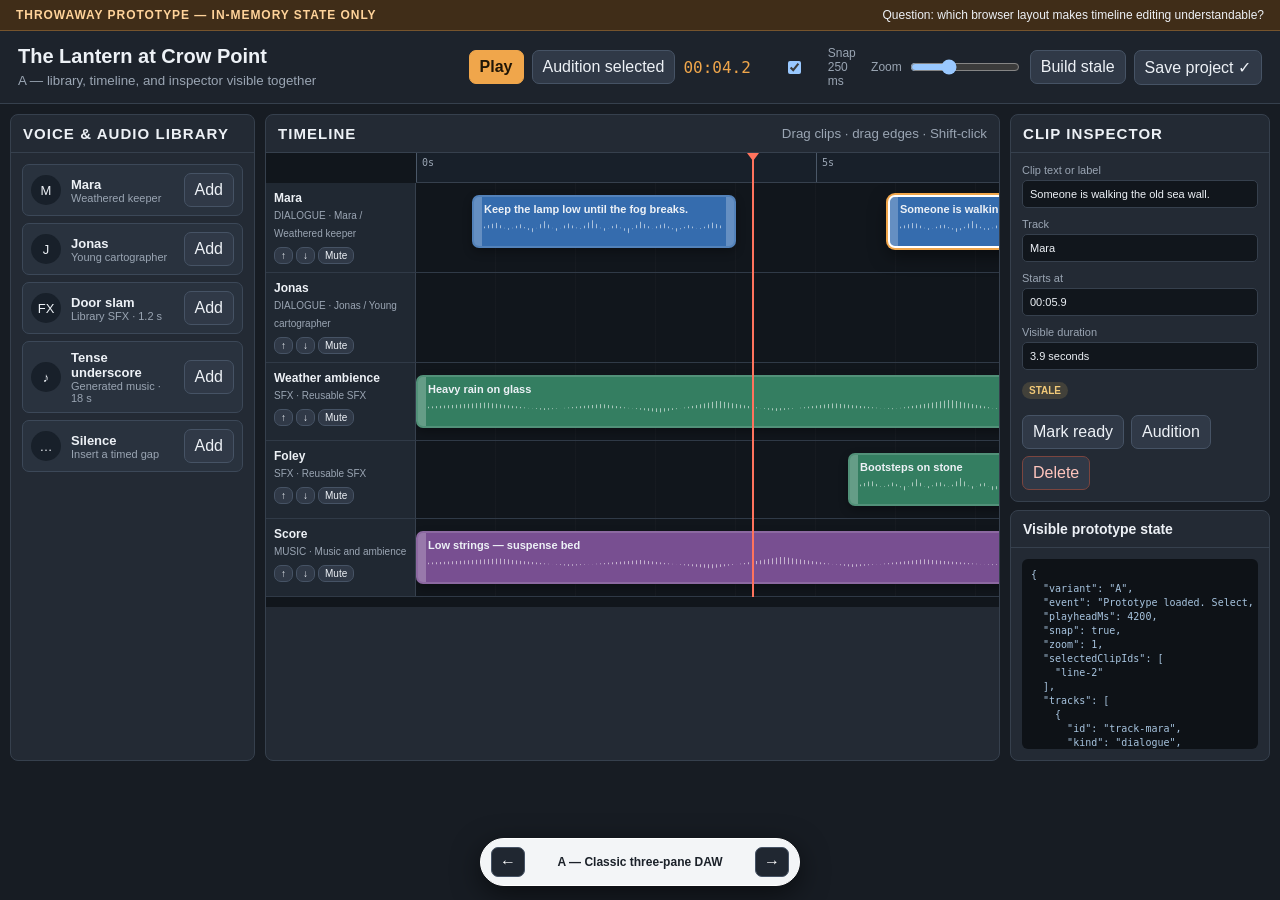
==== internal/demo/static/story-builder-prototype.html @ d0ce03f5 "Prototype Story Builder timeline layouts" ====
<!doctype html>
<html lang="en">
<head>
  <meta charset="utf-8">
  <meta name="viewport" content="width=device-width, initial-scale=1">
  <link rel="icon" href="data:,">
  <title>Story Builder timeline prototype</title>
  <style>
    /* PROTOTYPE: Three Story Builder layouts, switchable via ?variant=, on a throwaway standalone route. */
    :root {
      color-scheme: dark;
      --bg: #171c23;
      --panel: #232a34;
      --well: #11161c;
      --line: #36404d;
      --ink: #edf1f6;
      --muted: #9aa5b3;
      --accent: #f0a64b;
      --dialogue: #4f8edc;
      --sfx: #58b98b;
      --music: #af78d0;
      --silence: #717b87;
      --danger: #df6b5d;
      --ready: #64c985;
      --stale: #e7b95b;
      font-family: Bahnschrift, "Segoe UI", sans-serif;
    }
    * { box-sizing: border-box; }
    body { margin: 0; min-width: 960px; min-height: 100vh; background: var(--bg); color: var(--ink); }
    button, input { font: inherit; }
    button { color: var(--ink); background: #303947; border: 1px solid #465365; border-radius: 7px; padding: 7px 10px; cursor: pointer; }
    button:hover { border-color: var(--accent); }
    button.primary { background: var(--accent); color: #201607; border-color: var(--accent); font-weight: 700; }
    button.danger { color: #ffc5bd; border-color: #7b453f; }
    input { width: 100%; color: var(--ink); background: var(--well); border: 1px solid var(--line); border-radius: 5px; padding: 7px; }
    h1, h2, h3, p { margin-top: 0; }
    h1 { font-size: 20px; margin-bottom: 3px; }
    h2 { font-size: 15px; letter-spacing: .07em; text-transform: uppercase; }
    h3 { font-size: 14px; }
    small, .muted { color: var(--muted); }
    .prototype-banner { display: flex; align-items: center; justify-content: space-between; gap: 16px; padding: 8px 16px; background: #402d18; border-bottom: 1px solid #76542d; font-size: 12px; }
    .prototype-banner strong { color: #ffd39a; letter-spacing: .08em; }
    .app-header { display: flex; align-items: center; justify-content: space-between; gap: 18px; padding: 14px 18px; background: #1d232c; border-bottom: 1px solid var(--line); }
    .transport { display: flex; align-items: center; gap: 8px; flex-wrap: wrap; }
    .transport .time { min-width: 75px; font-family: "Cascadia Mono", Consolas, monospace; color: var(--accent); }
    .transport label { display: flex; align-items: center; gap: 6px; color: var(--muted); font-size: 12px; }
    .transport input[type="range"] { width: 110px; padding: 0; }
    .panel { background: var(--panel); border: 1px solid var(--line); border-radius: 8px; min-width: 0; }
    .panel-head { display: flex; align-items: center; justify-content: space-between; gap: 8px; padding: 10px 12px; border-bottom: 1px solid var(--line); }
    .panel-head h2, .panel-head h3 { margin: 0; }
    .panel-body { padding: 11px; }
    .asset-card { display: grid; grid-template-columns: 32px 1fr auto; align-items: center; gap: 8px; padding: 8px; margin-bottom: 7px; background: #29323e; border: 1px solid #3c4858; border-radius: 7px; }
    .asset-icon { display: grid; place-items: center; width: 30px; height: 30px; border-radius: 50%; background: #18202a; font-size: 13px; }
    .asset-card strong { display: block; font-size: 13px; }
    .asset-card small { display: block; font-size: 11px; }
    .stack { display: grid; gap: 8px; }
    .button-row { display: flex; gap: 7px; flex-wrap: wrap; }
    .timeline-shell { position: relative; background: var(--well); overflow: hidden; min-width: 0; }
    .timeline-scroll { overflow-x: auto; overflow-y: visible; padding-bottom: 10px; }
    .timeline-canvas { position: relative; min-width: 100%; }
    .ruler { position: sticky; top: 0; z-index: 5; height: 30px; margin-left: 150px; background: #18202a; border-bottom: 1px solid var(--line); }
    .tick { position: absolute; bottom: 0; height: 100%; border-left: 1px solid #4b5868; padding: 4px 0 0 5px; color: var(--muted); font: 10px "Cascadia Mono", monospace; }
    .track-row { display: grid; grid-template-columns: 150px 1fr; min-height: 78px; border-bottom: 1px solid #303a47; }
    .track-head { position: sticky; left: 0; z-index: 4; padding: 8px; background: #202832; border-right: 1px solid var(--line); }
    .track-head strong { display: block; font-size: 12px; }
    .track-head small { font-size: 10px; }
    .track-actions { display: flex; gap: 3px; margin-top: 6px; }
    .track-actions button { padding: 2px 6px; font-size: 10px; }
    .track-lane { position: relative; background-image: linear-gradient(to right, transparent calc(100% - 1px), rgba(255,255,255,.045) 100%); background-repeat: repeat-x; }
    .clip { position: absolute; top: 12px; height: 53px; min-width: 32px; border-radius: 7px; border: 2px solid rgba(255,255,255,.15); box-shadow: 0 4px 10px rgba(0,0,0,.3); overflow: hidden; user-select: none; touch-action: none; cursor: grab; }
    .clip[data-type="dialogue"] { background: #356cae; }
    .clip[data-type="sfx"] { background: #347e61; }
    .clip[data-type="music"] { background: #784f91; }
    .clip[data-type="silence"] { background: #4b545f; }
    .clip.is-selected { border-color: #fff; box-shadow: 0 0 0 2px var(--accent), 0 7px 18px rgba(0,0,0,.5); z-index: 3; }
    .clip.is-stale::after { content: "STALE"; position: absolute; top: 3px; right: 5px; color: #241b0a; background: var(--stale); border-radius: 4px; padding: 1px 4px; font-size: 8px; font-weight: 800; }
    .clip-label { padding: 6px 10px 0; white-space: nowrap; overflow: hidden; text-overflow: ellipsis; font-size: 11px; font-weight: 700; }
    .wave { height: 17px; margin: 4px 10px; opacity: .72; background: repeating-linear-gradient(90deg, rgba(255,255,255,.8) 0 1px, transparent 1px 4px); clip-path: polygon(0 45%,5% 20%,10% 65%,15% 30%,20% 80%,25% 10%,30% 70%,35% 25%,40% 60%,45% 5%,50% 70%,55% 30%,60% 85%,65% 15%,70% 55%,75% 25%,80% 75%,85% 35%,90% 60%,95% 20%,100% 45%,100% 55%,0 55%); }
    .trim-handle { position: absolute; top: 0; bottom: 0; width: 8px; background: rgba(255,255,255,.24); cursor: ew-resize; }
    .trim-handle.left { left: 0; }
    .trim-handle.right { right: 0; }
    .playhead { position: absolute; z-index: 6; top: 0; bottom: 0; width: 2px; margin-left: 150px; background: #ff735d; pointer-events: none; }
    .playhead::before { content: ""; position: absolute; top: 0; left: -5px; border-left: 6px solid transparent; border-right: 6px solid transparent; border-top: 8px solid #ff735d; }
    .inspector label { display: grid; gap: 4px; margin-bottom: 10px; font-size: 11px; color: var(--muted); }
    .status-chip { display: inline-block; padding: 3px 7px; border-radius: 999px; font-size: 10px; text-transform: uppercase; font-weight: 800; }
    .status-chip.ready { background: rgba(100,201,133,.16); color: #8ee6aa; }
    .status-chip.stale { background: rgba(231,185,91,.16); color: #f1c978; }
    .state-panel pre { max-height: 190px; margin: 0; overflow: auto; padding: 9px; background: #0e1217; border-radius: 6px; color: #a7c4df; font: 10px/1.4 "Cascadia Mono", Consolas, monospace; }
    .variant-a { display: grid; grid-template-columns: 245px minmax(560px, 1fr) 260px; gap: 10px; padding: 10px 10px 80px; }
    .variant-a .timeline-panel { min-width: 0; }
    .variant-b { padding: 10px 10px 80px; }
    .variant-b-top { display: grid; grid-template-columns: minmax(430px, 1fr) 280px; gap: 10px; margin-bottom: 10px; }
    .cue-table { width: 100%; border-collapse: collapse; font-size: 12px; }
    .cue-table th, .cue-table td { padding: 8px; border-bottom: 1px solid var(--line); text-align: left; }
    .cue-table tr.is-selected { background: rgba(240,166,75,.12); }
    .cue-table button { padding: 4px 7px; }
    .variant-b-bottom { display: grid; grid-template-columns: minmax(600px, 1fr) 280px; gap: 10px; }
    .variant-c { position: relative; padding: 10px 10px 180px; min-height: calc(100vh - 100px); }
    .variant-c .timeline-panel { min-height: 540px; }
    .variant-c .track-row { min-height: 100px; }
    .variant-c .clip { top: 20px; height: 62px; }
    .floating-inspector { position: absolute; top: 82px; right: 28px; z-index: 10; width: 270px; box-shadow: 0 14px 34px rgba(0,0,0,.6); }
    .asset-dock { position: fixed; z-index: 12; left: 20px; right: 20px; bottom: 66px; display: flex; gap: 8px; align-items: center; padding: 9px; background: rgba(28,35,44,.97); border: 1px solid #526074; border-radius: 12px; box-shadow: 0 12px 32px rgba(0,0,0,.6); }
    .asset-dock .asset-card { min-width: 210px; margin: 0; }
    .prototype-switcher { position: fixed; z-index: 100; left: 50%; bottom: 14px; transform: translateX(-50%); display: flex; align-items: center; gap: 10px; padding: 8px 10px; background: #f3f5f7; color: #1b2129; border: 1px solid #fff; border-radius: 999px; box-shadow: 0 8px 28px rgba(0,0,0,.55); }
    .prototype-switcher button { width: 34px; height: 30px; padding: 0; color: #fff; background: #202731; }
    .prototype-switcher strong { min-width: 210px; text-align: center; font-size: 12px; }
    .toast { position: fixed; z-index: 120; top: 54px; right: 14px; padding: 9px 12px; background: #162d22; border: 1px solid #438061; border-radius: 7px; opacity: 0; transform: translateY(-8px); transition: .16s; pointer-events: none; }
    .toast.show { opacity: 1; transform: translateY(0); }
  </style>
</head>
<body>
  <div class="prototype-banner">
    <strong>THROWAWAY PROTOTYPE — IN-MEMORY STATE ONLY</strong>
    <span>Question: which browser layout makes timeline editing understandable?</span>
  </div>
  <div id="app"></div>
  <div class="prototype-switcher" aria-label="Prototype variant switcher">
    <button id="variantPrevious" aria-label="Previous variant">←</button>
    <strong id="variantLabel"></strong>
    <button id="variantNext" aria-label="Next variant">→</button>
  </div>
  <div class="toast" id="toast"></div>

  <script>
    (() => {
      "use strict";

      const variants = [
        { key: "A", name: "Classic three-pane DAW" },
        { key: "B", name: "Script-first production desk" },
        { key: "C", name: "Timeline canvas with asset dock" }
      ];
      const state = {
        project: "The Lantern at Crow Point",
        durationMs: 30000,
        playheadMs: 4200,
        playing: false,
        snap: true,
        zoom: 1,
        selected: ["line-2"],
        tracks: [
          { id: "track-mara", kind: "dialogue", name: "Mara", binding: "Mara / Weathered keeper", muted: false, clips: [
            { id: "line-1", type: "dialogue", label: "Keep the lamp low until the fog breaks.", startMs: 700, durationMs: 3300, status: "ready" },
            { id: "line-2", type: "dialogue", label: "Someone is walking the old sea wall.", startMs: 5900, durationMs: 3900, status: "stale" }
          ]},
          { id: "track-jonas", kind: "dialogue", name: "Jonas", binding: "Jonas / Young cartographer", muted: false, clips: [
            { id: "line-3", type: "dialogue", label: "That path vanished twenty years ago.", startMs: 10100, durationMs: 3600, status: "ready" }
          ]},
          { id: "track-ambience", kind: "sfx", name: "Weather ambience", binding: "Reusable SFX", muted: false, clips: [
            { id: "sfx-1", type: "sfx", label: "Heavy rain on glass", startMs: 0, durationMs: 14800, status: "ready" }
          ]},
          { id: "track-foley", kind: "sfx", name: "Foley", binding: "Reusable SFX", muted: false, clips: [
            { id: "sfx-2", type: "sfx", label: "Bootsteps on stone", startMs: 5400, durationMs: 3100, status: "ready" }
          ]},
          { id: "track-music", kind: "music", name: "Score", binding: "Music and ambience", muted: false, clips: [
            { id: "music-1", type: "music", label: "Low strings — suspense bed", startMs: 0, durationMs: 18000, status: "ready" }
          ]}
        ],
        event: "Prototype loaded. Select, Shift-select, drag, or trim a clip."
      };
      let playTimer = null;
      let toastTimer = null;

      function variantFromURL() {
        const key = (new URLSearchParams(location.search).get("variant") || "A").toUpperCase();
        return variants.some(item => item.key === key) ? key : "A";
      }

      function setVariant(key) {
        const url = new URL(location.href);
        url.searchParams.set("variant", key);
        history.replaceState({}, "", url);
        render();
      }

      function cycleVariant(direction) {
        const index = variants.findIndex(item => item.key === variantFromURL());
        setVariant(variants[(index + direction + variants.length) % variants.length].key);
      }

      function allClips() {
        return state.tracks.flatMap(track => track.clips.map(clip => ({ track, clip })));
      }

      function selectedEntries() {
        return allClips().filter(entry => state.selected.includes(entry.clip.id));
      }

      function primarySelection() {
        return selectedEntries()[0] || null;
      }

      function formatTime(ms) {
        const seconds = Math.max(0, ms) / 1000;
        return `00:${seconds.toFixed(1).padStart(4, "0")}`;
      }

      function commit(message) {
        state.event = message;
        render();
        showToast(message);
      }

      function showToast(message) {
        const toast = document.getElementById("toast");
        toast.textContent = message;
        toast.classList.add("show");
        clearTimeout(toastTimer);
        toastTimer = setTimeout(() => toast.classList.remove("show"), 1600);
      }

      function transportHTML() {
        return `<div class="transport">
          <button class="primary" data-action="play">${state.playing ? "Pause" : "Play"}</button>
          <button data-action="audition">Audition selected</button>
          <span class="time">${formatTime(state.playheadMs)}</span>
          <label><input type="checkbox" data-action="snap" ${state.snap ? "checked" : ""}> Snap 250 ms</label>
          <label>Zoom <input type="range" min="0.6" max="1.8" step="0.2" value="${state.zoom}" data-action="zoom"></label>
          <button data-action="build-stale">Build stale</button>
          <button data-action="save">Save project ✓</button>
        </div>`;
      }

      function headerHTML(subtitle) {
        return `<header class="app-header">
          <div><h1>${state.project}</h1><small>${subtitle}</small></div>
          ${transportHTML()}
        </header>`;
      }

      function assetCardsHTML(compact = false) {
        const assets = [
          ["dialogue", "M", "Mara", "Weathered keeper"],
          ["dialogue", "J", "Jonas", "Young cartographer"],
          ["sfx", "FX", "Door slam", "Library SFX · 1.2 s"],
          ["music", "♪", "Tense underscore", "Generated music · 18 s"],
          ["silence", "…", "Silence", "Insert a timed gap"]
        ];
        return assets.map(asset => `<div class="asset-card">
          <span class="asset-icon">${asset[1]}</span>
          <span><strong>${asset[2]}</strong><small>${asset[3]}</small></span>
          <button data-add="${asset[0]}" aria-label="Add ${asset[2]}">${compact ? "+" : "Add"}</button>
        </div>`).join("");
      }

      function rulerHTML(scale) {
        let html = "";
        for (let second = 0; second <= 30; second += 5) {
          html += `<span class="tick" style="left:${second * 1000 * scale}px">${second}s</span>`;
        }
        return html;
      }

      function trackRowsHTML(scale) {
        return state.tracks.map((track, trackIndex) => {
          const clips = track.clips.map(clip => `<div class="clip ${state.selected.includes(clip.id) ? "is-selected" : ""} ${clip.status === "stale" ? "is-stale" : ""}" data-clip="${clip.id}" data-type="${clip.type}" style="left:${clip.startMs * scale}px;width:${clip.durationMs * scale}px" title="Drag to move; drag either edge to trim">
              <span class="trim-handle left" data-trim="left"></span>
              <div class="clip-label">${escapeHTML(clip.label)}</div>
              <div class="wave"></div>
              <span class="trim-handle right" data-trim="right"></span>
            </div>`).join("");
          return `<div class="track-row" data-track="${track.id}">
            <div class="track-head"><strong>${escapeHTML(track.name)}</strong><small>${track.kind.toUpperCase()} · ${escapeHTML(track.binding)}</small>
              <div class="track-actions"><button data-track-up="${track.id}" ${trackIndex === 0 ? "disabled" : ""}>↑</button><button data-track-down="${track.id}" ${trackIndex === state.tracks.length - 1 ? "disabled" : ""}>↓</button><button data-track-mute="${track.id}">${track.muted ? "Unmute" : "Mute"}</button></div>
            </div>
            <div class="track-lane" style="min-width:${state.durationMs * scale}px;background-size:${1000 * scale}px 100%">${clips}</div>
          </div>`;
        }).join("");
      }

      function timelineHTML() {
        const scale = .08 * state.zoom;
        return `<div class="timeline-shell"><div class="timeline-scroll"><div class="timeline-canvas" style="width:${state.durationMs * scale + 150}px">
          <div class="ruler">${rulerHTML(scale)}</div>
          ${trackRowsHTML(scale)}
          <div class="playhead" style="left:${state.playheadMs * scale}px"></div>
        </div></div></div>`;
      }

      function inspectorHTML() {
        const entry = primarySelection();
        if (!entry) return `<div class="panel-body inspector"><p class="muted">Select a clip to edit it. Shift-click selects more than one.</p></div>`;
        const clip = entry.clip;
        return `<div class="panel-body inspector">
          <label>Clip text or label<input data-field="label" value="${escapeAttribute(clip.label)}"></label>
          <label>Track<input value="${escapeAttribute(entry.track.name)}" readonly></label>
          <label>Starts at<input value="${formatTime(clip.startMs)}" readonly></label>
          <label>Visible duration<input value="${(clip.durationMs / 1000).toFixed(1)} seconds" readonly></label>
          <p><span class="status-chip ${clip.status}">${clip.status}</span> ${state.selected.length > 1 ? `<small>${state.selected.length} clips selected</small>` : ""}</p>
          <div class="button-row"><button data-action="toggle-stale">${clip.status === "stale" ? "Mark ready" : "Mark stale"}</button><button data-action="audition">Audition</button><button class="danger" data-action="delete">Delete</button></div>
        </div>`;
      }

      function stateHTML() {
        const visibleState = {
          variant: variantFromURL(),
          event: state.event,
          playheadMs: Math.round(state.playheadMs),
          snap: state.snap,
          zoom: state.zoom,
          selectedClipIds: state.selected,
          tracks: state.tracks.map(track => ({ id: track.id, kind: track.kind, characterVoice: track.kind === "dialogue" ? track.binding : undefined, clips: track.clips.map(clip => ({ id: clip.id, type: clip.type, startMs: clip.startMs, durationMs: clip.durationMs, status: clip.status })) }))
        };
        return `<div class="panel state-panel"><div class="panel-head"><h3>Visible prototype state</h3></div><div class="panel-body"><pre>${escapeHTML(JSON.stringify(visibleState, null, 2))}</pre></div></div>`;
      }

      function variantAHTML() {
        return `${headerHTML("A — library, timeline, and inspector visible together")}
          <main class="variant-a">
            <section class="panel"><div class="panel-head"><h2>Voice & audio library</h2></div><div class="panel-body">${assetCardsHTML()}</div></section>
            <section class="panel timeline-panel"><div class="panel-head"><h2>Timeline</h2><small>Drag clips · drag edges · Shift-click</small></div>${timelineHTML()}</section>
            <aside class="stack"><section class="panel"><div class="panel-head"><h2>Clip inspector</h2></div>${inspectorHTML()}</section>${stateHTML()}</aside>
          </main>`;
      }

      function cueRowsHTML() {
        return allClips().filter(entry => entry.clip.type === "dialogue").map(entry => `<tr class="${state.selected.includes(entry.clip.id) ? "is-selected" : ""}">
          <td><button data-select="${entry.clip.id}">${state.selected.includes(entry.clip.id) ? "●" : "○"}</button></td>
          <td><strong>${escapeHTML(entry.track.name)}</strong><br><small>${escapeHTML(entry.track.binding)}</small></td>
          <td>${escapeHTML(entry.clip.label)}</td>
          <td><span class="status-chip ${entry.clip.status}">${entry.clip.status}</span></td>
          <td>${formatTime(entry.clip.startMs)}</td>
        </tr>`).join("");
      }

      function variantBHTML() {
        return `${headerHTML("B — write and build dialogue first; timing stays directly below")}
          <main class="variant-b">
            <div class="variant-b-top">
              <section class="panel"><div class="panel-head"><h2>Dialogue cues</h2><button data-add="dialogue">New line</button></div><div class="panel-body"><table class="cue-table"><thead><tr><th></th><th>Character</th><th>Line</th><th>Audio</th><th>Start</th></tr></thead><tbody>${cueRowsHTML()}</tbody></table></div></section>
              <aside class="stack"><section class="panel"><div class="panel-head"><h2>Production assets</h2></div><div class="panel-body">${assetCardsHTML(true)}</div></section>${stateHTML()}</aside>
            </div>
            <div class="variant-b-bottom">
              <section class="panel"><div class="panel-head"><h2>Timing and mix</h2><small>Dialogue selection is shared with the cue table</small></div>${timelineHTML()}</section>
              <section class="panel"><div class="panel-head"><h2>Selected cue</h2></div>${inspectorHTML()}</section>
            </div>
          </main>`;
      }

      function variantCHTML() {
        return `${headerHTML("C — the timeline dominates; tools appear where the work happens")}
          <main class="variant-c">
            <section class="panel timeline-panel"><div class="panel-head"><h2>Story canvas</h2><small>All tracks at maximum width</small></div>${timelineHTML()}</section>
            <aside class="panel floating-inspector"><div class="panel-head"><h2>Selection</h2></div>${inspectorHTML()}<div class="panel-body">${stateHTML()}</div></aside>
            <div class="asset-dock"><strong>Drop-in assets</strong>${assetCardsHTML(true)}</div>
          </main>`;
      }

      function escapeHTML(value) {
        return String(value).replace(/[&<>"']/g, character => ({ "&": "&amp;", "<": "&lt;", ">": "&gt;", '"': "&quot;", "'": "&#039;" })[character]);
      }

      function escapeAttribute(value) { return escapeHTML(value); }

      function snap(value) { return state.snap ? Math.round(value / 250) * 250 : Math.round(value); }

      function addClip(type) {
        const id = `new-${type}-${Date.now()}`;
        const labels = { dialogue: "New spoken line", sfx: "Door slam", music: "Tense underscore", silence: "Silence" };
        const durationMs = type === "music" ? 7000 : type === "silence" ? 1500 : 2400;
        const trackKind = type === "silence" ? "dialogue" : type;
        const candidates = state.tracks.filter(item => item.kind === trackKind);
        const placements = candidates.map(track => ({ track, startMs: firstOpenStart(track, state.playheadMs, durationMs) }));
        placements.sort((left, right) => left.startMs - right.startMs);
        const placement = placements[0] || { track: state.tracks[0], startMs: state.playheadMs };
        const start = Math.max(0, Math.min(state.durationMs - durationMs, placement.startMs));
        placement.track.clips.push({ id, type, label: labels[type], startMs: start, durationMs, status: type === "dialogue" ? "stale" : "ready" });
        state.selected = [id];
        commit(`${labels[type]} added at ${formatTime(start)}.`);
      }

      function firstOpenStart(track, proposedStart, durationMs) {
        let candidate = snap(proposedStart);
        const clips = [...track.clips].sort((left, right) => left.startMs - right.startMs);
        clips.forEach(clip => {
          const overlaps = candidate < clip.startMs + clip.durationMs && candidate + durationMs > clip.startMs;
          if (overlaps) candidate = snap(clip.startMs + clip.durationMs + 250);
        });
        return candidate;
      }

      function deleteSelected() {
        if (!state.selected.length) return;
        const removed = state.selected.length;
        state.tracks.forEach(track => { track.clips = track.clips.filter(clip => !state.selected.includes(clip.id)); });
        state.selected = [];
        commit(`${removed} selected clip${removed === 1 ? "" : "s"} removed from the in-memory prototype.`);
      }

      function moveTrack(id, direction) {
        const index = state.tracks.findIndex(track => track.id === id);
        const target = index + direction;
        if (index < 0 || target < 0 || target >= state.tracks.length) return;
        const [track] = state.tracks.splice(index, 1);
        state.tracks.splice(target, 0, track);
        commit(`${track.name} moved ${direction < 0 ? "up" : "down"}.`);
      }

      function wirePointerEditing() {
        document.querySelectorAll(".clip").forEach(element => {
          element.addEventListener("pointerdown", event => {
            const entry = allClips().find(item => item.clip.id === element.dataset.clip);
            if (!entry) return;
            const trimSide = event.target.dataset.trim || "move";
            if (!event.shiftKey && !state.selected.includes(entry.clip.id)) state.selected = [entry.clip.id];
            if (event.shiftKey) state.selected = state.selected.includes(entry.clip.id) ? state.selected.filter(id => id !== entry.clip.id) : [...state.selected, entry.clip.id];
            const startX = event.clientX;
            const originalStart = entry.clip.startMs;
            const originalDuration = entry.clip.durationMs;
            element.setPointerCapture(event.pointerId);
            const move = moveEvent => {
              const scale = .08 * state.zoom;
              const delta = snap((moveEvent.clientX - startX) / scale);
              if (trimSide === "move") entry.clip.startMs = Math.max(0, Math.min(state.durationMs - entry.clip.durationMs, snap(originalStart + delta)));
              if (trimSide === "left") {
                const proposedStart = Math.max(0, snap(originalStart + delta));
                const end = originalStart + originalDuration;
                entry.clip.startMs = Math.min(end - 500, proposedStart);
                entry.clip.durationMs = end - entry.clip.startMs;
              }
              if (trimSide === "right") entry.clip.durationMs = Math.max(500, Math.min(state.durationMs - originalStart, snap(originalDuration + delta)));
              element.style.left = `${entry.clip.startMs * scale}px`;
              element.style.width = `${entry.clip.durationMs * scale}px`;
            };
            const up = () => {
              element.removeEventListener("pointermove", move);
              element.removeEventListener("pointerup", up);
              element.removeEventListener("pointercancel", up);
              const collides = entry.track.clips.some(clip => clip.id !== entry.clip.id && entry.clip.startMs < clip.startMs + clip.durationMs && entry.clip.startMs + entry.clip.durationMs > clip.startMs);
              if (collides) {
                entry.clip.startMs = originalStart;
                entry.clip.durationMs = originalDuration;
                commit(`${entry.clip.label} returned to its previous position because clips cannot overlap within one track.`);
                return;
              }
              commit(`${entry.clip.label} ${trimSide === "move" ? "moved" : "trimmed"}: ${formatTime(entry.clip.startMs)}, ${(entry.clip.durationMs / 1000).toFixed(2)} s.`);
            };
            element.addEventListener("pointermove", move);
            element.addEventListener("pointerup", up);
            element.addEventListener("pointercancel", up);
          });
        });
      }

      function wireActions() {
        document.querySelectorAll("[data-add]").forEach(button => button.addEventListener("click", () => addClip(button.dataset.add)));
        document.querySelectorAll("[data-select]").forEach(button => button.addEventListener("click", event => {
          state.selected = event.shiftKey && state.selected.includes(button.dataset.select) ? state.selected.filter(id => id !== button.dataset.select) : event.shiftKey ? [...state.selected, button.dataset.select] : [button.dataset.select];
          commit("Cue selection changed.");
        }));
        document.querySelectorAll("[data-track-up]").forEach(button => button.addEventListener("click", () => moveTrack(button.dataset.trackUp, -1)));
        document.querySelectorAll("[data-track-down]").forEach(button => button.addEventListener("click", () => moveTrack(button.dataset.trackDown, 1)));
        document.querySelectorAll("[data-track-mute]").forEach(button => button.addEventListener("click", () => {
          const track = state.tracks.find(item => item.id === button.dataset.trackMute); track.muted = !track.muted; commit(`${track.name} ${track.muted ? "muted" : "unmuted"}.`);
        }));
        document.querySelectorAll("[data-action]").forEach(control => control.addEventListener(control.matches("input[type=range]") ? "input" : "click", () => {
          const action = control.dataset.action;
          if (action === "play") togglePlay();
          if (action === "audition") auditionSelected();
          if (action === "snap") { state.snap = control.checked; commit(`Snap ${state.snap ? "enabled" : "disabled"}.`); }
          if (action === "zoom") { state.zoom = Number(control.value); commit(`Timeline zoom set to ${state.zoom.toFixed(1)}×.`); }
          if (action === "toggle-stale") { const entry = primarySelection(); if (entry) { entry.clip.status = entry.clip.status === "stale" ? "ready" : "stale"; commit(`${entry.clip.label} marked ${entry.clip.status}.`); } }
          if (action === "delete") deleteSelected();
          if (action === "build-stale") { const stale = allClips().filter(entry => entry.clip.status === "stale"); stale.forEach(entry => entry.clip.status = "ready"); commit(`${stale.length} stale dialogue clip${stale.length === 1 ? "" : "s"} rebuilt in the simulation.`); }
          if (action === "save") commit("All accepted edits are already autosaved; explicit save status is healthy.");
        }));
        document.querySelectorAll("[data-field=label]").forEach(input => input.addEventListener("change", () => {
          const entry = primarySelection(); if (!entry) return; entry.clip.label = input.value; if (entry.clip.type === "dialogue") entry.clip.status = "stale"; commit("Clip text changed; dialogue audio is now stale.");
        }));
        wirePointerEditing();
      }

      function togglePlay() {
        state.playing = !state.playing;
        if (state.playing) {
          clearInterval(playTimer);
          playTimer = setInterval(() => {
            state.playheadMs += 100;
            if (state.playheadMs >= state.durationMs) { state.playheadMs = 0; state.playing = false; clearInterval(playTimer); }
            const head = document.querySelector(".playhead");
            const time = document.querySelector(".transport .time");
            if (head) head.style.left = `${state.playheadMs * .08 * state.zoom}px`;
            if (time) time.textContent = formatTime(state.playheadMs);
          }, 100);
        } else clearInterval(playTimer);
        commit(state.playing ? "Playback started." : "Playback paused.");
      }

      function auditionSelected() {
        const entry = primarySelection();
        if (!entry) return commit("Select a clip before auditioning.");
        state.playheadMs = entry.clip.startMs;
        state.event = `Auditioning ${entry.clip.label}.`;
        if (!state.playing) togglePlay(); else commit(state.event);
      }

      function render() {
        const key = variantFromURL();
        const app = document.getElementById("app");
        app.innerHTML = key === "A" ? variantAHTML() : key === "B" ? variantBHTML() : variantCHTML();
        document.getElementById("variantLabel").textContent = `${key} — ${variants.find(item => item.key === key).name}`;
        wireActions();
      }

      document.getElementById("variantPrevious").addEventListener("click", () => cycleVariant(-1));
      document.getElementById("variantNext").addEventListener("click", () => cycleVariant(1));
      addEventListener("keydown", event => {
        if (!["ArrowLeft", "ArrowRight"].includes(event.key)) return;
        if (event.target.matches("input, textarea, [contenteditable]")) return;
        cycleVariant(event.key === "ArrowLeft" ? -1 : 1);
      });
      addEventListener("popstate", render);
      render();
    })();
  </script>
</body>
</html>
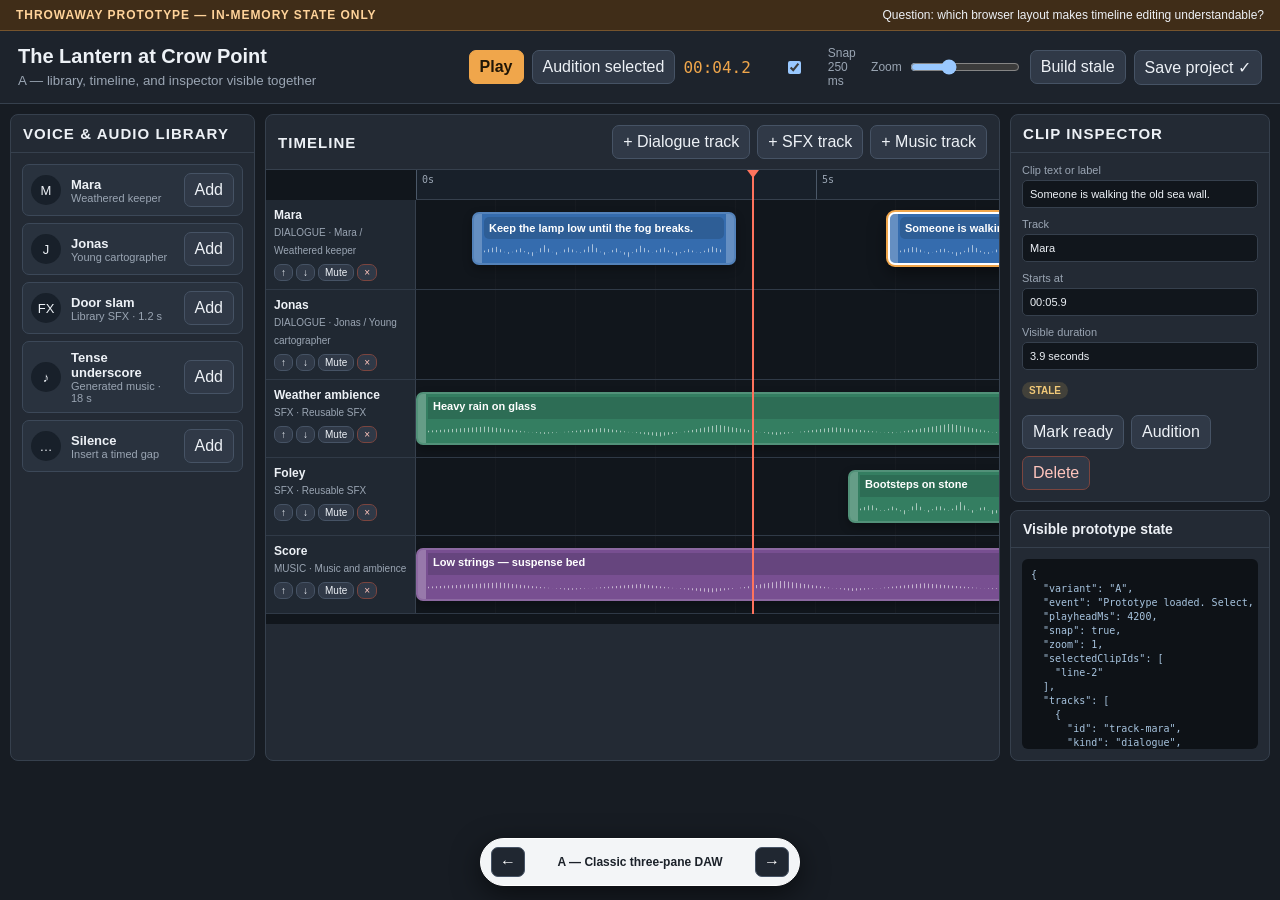
==== commit 4f409f17: "Refine Story Builder timeline prototype" ====
--- a/internal/demo/static/story-builder-prototype.html
+++ b/internal/demo/static/story-builder-prototype.html
@@ -66,7 +66,8 @@
     .track-head small { font-size: 10px; }
     .track-actions { display: flex; gap: 3px; margin-top: 6px; }
     .track-actions button { padding: 2px 6px; font-size: 10px; }
-    .track-lane { position: relative; background-image: linear-gradient(to right, transparent calc(100% - 1px), rgba(255,255,255,.045) 100%); background-repeat: repeat-x; }
+    .track-lane { position: relative; background-image: linear-gradient(to right, transparent calc(100% - 1px), rgba(255,255,255,.045) 100%); background-repeat: repeat-x; transition: box-shadow .12s, background-color .12s; }
+    .track-lane.is-drop-target { background-color: rgba(240,166,75,.12); box-shadow: inset 0 0 0 2px var(--accent); }
     .clip { position: absolute; top: 12px; height: 53px; min-width: 32px; border-radius: 7px; border: 2px solid rgba(255,255,255,.15); box-shadow: 0 4px 10px rgba(0,0,0,.3); overflow: hidden; user-select: none; touch-action: none; cursor: grab; }
     .clip[data-type="dialogue"] { background: #356cae; }
     .clip[data-type="sfx"] { background: #347e61; }
@@ -74,7 +75,9 @@
     .clip[data-type="silence"] { background: #4b545f; }
     .clip.is-selected { border-color: #fff; box-shadow: 0 0 0 2px var(--accent), 0 7px 18px rgba(0,0,0,.5); z-index: 3; }
     .clip.is-stale::after { content: "STALE"; position: absolute; top: 3px; right: 5px; color: #241b0a; background: var(--stale); border-radius: 4px; padding: 1px 4px; font-size: 8px; font-weight: 800; }
-    .clip-label { padding: 6px 10px 0; white-space: nowrap; overflow: hidden; text-overflow: ellipsis; font-size: 11px; font-weight: 700; }
+    .clip-label { display: block; width: calc(100% - 20px); height: 22px; margin: 3px 10px 0; padding: 2px 4px; color: #fff; background: rgba(10,20,30,.16); border: 1px solid transparent; white-space: nowrap; overflow: hidden; text-overflow: ellipsis; font-size: 11px; font-weight: 700; }
+    input.clip-label { cursor: text; }
+    input.clip-label:hover, input.clip-label:focus { background: rgba(10,20,30,.46); border-color: rgba(255,255,255,.72); outline: none; }
     .wave { height: 17px; margin: 4px 10px; opacity: .72; background: repeating-linear-gradient(90deg, rgba(255,255,255,.8) 0 1px, transparent 1px 4px); clip-path: polygon(0 45%,5% 20%,10% 65%,15% 30%,20% 80%,25% 10%,30% 70%,35% 25%,40% 60%,45% 5%,50% 70%,55% 30%,60% 85%,65% 15%,70% 55%,75% 25%,80% 75%,85% 35%,90% 60%,95% 20%,100% 45%,100% 55%,0 55%); }
     .trim-handle { position: absolute; top: 0; bottom: 0; width: 8px; background: rgba(255,255,255,.24); cursor: ew-resize; }
     .trim-handle.left { left: 0; }
@@ -95,13 +98,27 @@
     .cue-table tr.is-selected { background: rgba(240,166,75,.12); }
     .cue-table button { padding: 4px 7px; }
     .variant-b-bottom { display: grid; grid-template-columns: minmax(600px, 1fr) 280px; gap: 10px; }
-    .variant-c { position: relative; padding: 10px 10px 180px; min-height: calc(100vh - 100px); }
+    .variant-c { position: relative; padding: 10px 10px 265px; min-height: calc(100vh - 100px); }
     .variant-c .timeline-panel { min-height: 540px; }
     .variant-c .track-row { min-height: 100px; }
     .variant-c .clip { top: 20px; height: 62px; }
     .floating-inspector { position: absolute; top: 82px; right: 28px; z-index: 10; width: 270px; box-shadow: 0 14px 34px rgba(0,0,0,.6); }
-    .asset-dock { position: fixed; z-index: 12; left: 20px; right: 20px; bottom: 66px; display: flex; gap: 8px; align-items: center; padding: 9px; background: rgba(28,35,44,.97); border: 1px solid #526074; border-radius: 12px; box-shadow: 0 12px 32px rgba(0,0,0,.6); }
-    .asset-dock .asset-card { min-width: 210px; margin: 0; }
+    .asset-dock { position: fixed; z-index: 12; left: 20px; right: 20px; bottom: 66px; padding: 10px; background: rgba(28,35,44,.98); border: 1px solid #526074; border-radius: 12px; box-shadow: 0 12px 32px rgba(0,0,0,.6); overflow-x: auto; }
+    .dock-heading { display: flex; justify-content: space-between; gap: 14px; margin-bottom: 8px; }
+    .dock-groups { display: flex; align-items: stretch; gap: 9px; min-width: max-content; }
+    .parent-voice-group { min-width: 330px; padding: 8px; background: #232c37; border: 1px solid #435064; border-radius: 9px; }
+    .parent-voice-head { display: flex; justify-content: space-between; gap: 8px; margin-bottom: 7px; }
+    .parent-voice-head strong { font-size: 12px; }
+    .parent-voice-head small { font-size: 10px; }
+    .subvoice-row { display: flex; gap: 6px; }
+    .drag-asset { display: grid; grid-template-columns: 28px minmax(110px,1fr) auto; align-items: center; gap: 6px; min-width: 150px; padding: 6px; background: #303a47; border: 1px solid #4a596c; border-radius: 7px; cursor: grab; }
+    .drag-asset:active { cursor: grabbing; }
+    .drag-asset strong, .drag-asset small { display: block; }
+    .drag-asset strong { font-size: 11px; }
+    .drag-asset small { font-size: 9px; }
+    .drag-asset button { padding: 3px 7px; }
+    .audio-asset-group { min-width: 500px; }
+    .audio-asset-group .subvoice-row { flex-wrap: wrap; }
     .prototype-switcher { position: fixed; z-index: 100; left: 50%; bottom: 14px; transform: translateX(-50%); display: flex; align-items: center; gap: 10px; padding: 8px 10px; background: #f3f5f7; color: #1b2129; border: 1px solid #fff; border-radius: 999px; box-shadow: 0 8px 28px rgba(0,0,0,.55); }
     .prototype-switcher button { width: 34px; height: 30px; padding: 0; color: #fff; background: #202731; }
     .prototype-switcher strong { min-width: 210px; text-align: center; font-size: 12px; }
@@ -161,6 +178,7 @@
       };
       let playTimer = null;
       let toastTimer = null;
+      let draggingAsset = null;
 
       function variantFromURL() {
         const key = (new URLSearchParams(location.search).get("variant") || "A").toUpperCase();
@@ -244,6 +262,31 @@
         </div>`).join("");
       }
 
+      function trackControlsHTML() {
+        return `<span class="button-row"><button data-add-track="dialogue">+ Dialogue track</button><button data-add-track="sfx">+ SFX track</button><button data-add-track="music">+ Music track</button></span>`;
+      }
+
+      function groupedAssetDockHTML() {
+        const parents = [
+          { name: "Avery Stone", voices: [
+            { badge: "M", name: "Mara", detail: "Weathered keeper", binding: "Mara / Weathered keeper" },
+            { badge: "C", name: "Old Captain", detail: "Gruff and guarded", binding: "Old Captain / Gruff and guarded" }
+          ]},
+          { name: "Elliot Vale", voices: [
+            { badge: "J", name: "Jonas", detail: "Young cartographer", binding: "Jonas / Young cartographer" },
+            { badge: "N", name: "Narrator", detail: "Measured storyteller", binding: "Narrator / Measured storyteller" }
+          ]}
+        ];
+        const parentGroups = parents.map(parent => `<section class="parent-voice-group"><div class="parent-voice-head"><strong>Actor Voice · ${escapeHTML(parent.name)}</strong><small>Character Voices</small></div><div class="subvoice-row">${parent.voices.map(voice => `<div class="drag-asset" draggable="true" data-drag-type="dialogue" data-drag-label="Type the spoken line…" data-binding="${escapeAttribute(voice.binding)}"><span class="asset-icon">${voice.badge}</span><span><strong>${escapeHTML(voice.name)}</strong><small>${escapeHTML(voice.detail)}</small></span><button data-add="dialogue" data-add-label="Type the spoken line…" data-binding="${escapeAttribute(voice.binding)}" aria-label="Add ${escapeAttribute(voice.name)}">+</button></div>`).join("")}</div></section>`).join("");
+        const audioAssets = [
+          { type: "sfx", badge: "FX", name: "Door slam", detail: "Library SFX · 1.2 s" },
+          { type: "sfx", badge: "FX", name: "Heavy rain", detail: "Library ambience · 14.8 s" },
+          { type: "music", badge: "♪", name: "Tense underscore", detail: "Generated music · 18 s" },
+          { type: "silence", badge: "…", name: "Silence", detail: "Timed gap" }
+        ];
+        return `<div class="dock-heading"><span><strong>Voice & Character Library</strong> <small>Drag a Character Voice or audio asset onto a compatible track.</small></span><small>Actor Voice → Character Voice</small></div><div class="dock-groups">${parentGroups}<section class="parent-voice-group audio-asset-group"><div class="parent-voice-head"><strong>Audio assets</strong><small>SFX · Music · utility</small></div><div class="subvoice-row">${audioAssets.map(asset => `<div class="drag-asset" draggable="true" data-drag-type="${asset.type}" data-drag-label="${escapeAttribute(asset.name)}"><span class="asset-icon">${asset.badge}</span><span><strong>${escapeHTML(asset.name)}</strong><small>${escapeHTML(asset.detail)}</small></span><button data-add="${asset.type}" data-add-label="${escapeAttribute(asset.name)}" aria-label="Add ${escapeAttribute(asset.name)}">+</button></div>`).join("")}</div></section></div>`;
+      }
+
       function rulerHTML(scale) {
         let html = "";
         for (let second = 0; second <= 30; second += 5) {
@@ -256,15 +299,15 @@
         return state.tracks.map((track, trackIndex) => {
           const clips = track.clips.map(clip => `<div class="clip ${state.selected.includes(clip.id) ? "is-selected" : ""} ${clip.status === "stale" ? "is-stale" : ""}" data-clip="${clip.id}" data-type="${clip.type}" style="left:${clip.startMs * scale}px;width:${clip.durationMs * scale}px" title="Drag to move; drag either edge to trim">
               <span class="trim-handle left" data-trim="left"></span>
-              <div class="clip-label">${escapeHTML(clip.label)}</div>
+              ${clip.type === "dialogue" ? `<input class="clip-label" data-inline-label="${clip.id}" value="${escapeAttribute(clip.label)}" aria-label="Edit spoken line">` : `<div class="clip-label">${escapeHTML(clip.label)}</div>`}
               <div class="wave"></div>
               <span class="trim-handle right" data-trim="right"></span>
             </div>`).join("");
           return `<div class="track-row" data-track="${track.id}">
             <div class="track-head"><strong>${escapeHTML(track.name)}</strong><small>${track.kind.toUpperCase()} · ${escapeHTML(track.binding)}</small>
-              <div class="track-actions"><button data-track-up="${track.id}" ${trackIndex === 0 ? "disabled" : ""}>↑</button><button data-track-down="${track.id}" ${trackIndex === state.tracks.length - 1 ? "disabled" : ""}>↓</button><button data-track-mute="${track.id}">${track.muted ? "Unmute" : "Mute"}</button></div>
+              <div class="track-actions"><button data-track-up="${track.id}" ${trackIndex === 0 ? "disabled" : ""}>↑</button><button data-track-down="${track.id}" ${trackIndex === state.tracks.length - 1 ? "disabled" : ""}>↓</button><button data-track-mute="${track.id}">${track.muted ? "Unmute" : "Mute"}</button><button class="danger" data-track-remove="${track.id}" aria-label="Remove ${escapeAttribute(track.name)} track">×</button></div>
             </div>
-            <div class="track-lane" style="min-width:${state.durationMs * scale}px;background-size:${1000 * scale}px 100%">${clips}</div>
+            <div class="track-lane" data-scale="${scale}" style="min-width:${state.durationMs * scale}px;background-size:${1000 * scale}px 100%">${clips}</div>
           </div>`;
         }).join("");
       }
@@ -309,7 +352,7 @@
         return `${headerHTML("A — library, timeline, and inspector visible together")}
           <main class="variant-a">
             <section class="panel"><div class="panel-head"><h2>Voice & audio library</h2></div><div class="panel-body">${assetCardsHTML()}</div></section>
-            <section class="panel timeline-panel"><div class="panel-head"><h2>Timeline</h2><small>Drag clips · drag edges · Shift-click</small></div>${timelineHTML()}</section>
+            <section class="panel timeline-panel"><div class="panel-head"><h2>Timeline</h2>${trackControlsHTML()}</div>${timelineHTML()}</section>
             <aside class="stack"><section class="panel"><div class="panel-head"><h2>Clip inspector</h2></div>${inspectorHTML()}</section>${stateHTML()}</aside>
           </main>`;
       }
@@ -332,7 +375,7 @@
               <aside class="stack"><section class="panel"><div class="panel-head"><h2>Production assets</h2></div><div class="panel-body">${assetCardsHTML(true)}</div></section>${stateHTML()}</aside>
             </div>
             <div class="variant-b-bottom">
-              <section class="panel"><div class="panel-head"><h2>Timing and mix</h2><small>Dialogue selection is shared with the cue table</small></div>${timelineHTML()}</section>
+              <section class="panel"><div class="panel-head"><h2>Timing and mix</h2>${trackControlsHTML()}</div>${timelineHTML()}</section>
               <section class="panel"><div class="panel-head"><h2>Selected cue</h2></div>${inspectorHTML()}</section>
             </div>
           </main>`;
@@ -341,9 +384,9 @@
       function variantCHTML() {
         return `${headerHTML("C — the timeline dominates; tools appear where the work happens")}
           <main class="variant-c">
-            <section class="panel timeline-panel"><div class="panel-head"><h2>Story canvas</h2><small>All tracks at maximum width</small></div>${timelineHTML()}</section>
+            <section class="panel timeline-panel"><div class="panel-head"><h2>Story canvas</h2>${trackControlsHTML()}</div>${timelineHTML()}</section>
             <aside class="panel floating-inspector"><div class="panel-head"><h2>Selection</h2></div>${inspectorHTML()}<div class="panel-body">${stateHTML()}</div></aside>
-            <div class="asset-dock"><strong>Drop-in assets</strong>${assetCardsHTML(true)}</div>
+            <div class="asset-dock">${groupedAssetDockHTML()}</div>
           </main>`;
       }
 
@@ -355,19 +398,32 @@
 
       function snap(value) { return state.snap ? Math.round(value / 250) * 250 : Math.round(value); }
 
-      function addClip(type) {
+      function addClip(type, options = {}) {
         const id = `new-${type}-${Date.now()}`;
         const labels = { dialogue: "New spoken line", sfx: "Door slam", music: "Tense underscore", silence: "Silence" };
         const durationMs = type === "music" ? 7000 : type === "silence" ? 1500 : 2400;
-        const trackKind = type === "silence" ? "dialogue" : type;
-        const candidates = state.tracks.filter(item => item.kind === trackKind);
-        const placements = candidates.map(track => ({ track, startMs: firstOpenStart(track, state.playheadMs, durationMs) }));
+        const requestedTrack = options.trackId ? state.tracks.find(item => item.id === options.trackId) : null;
+        const trackKind = type === "silence" ? (requestedTrack ? requestedTrack.kind : "dialogue") : type;
+        let candidates = options.trackId ? state.tracks.filter(item => item.id === options.trackId && item.kind === trackKind) : state.tracks.filter(item => item.kind === trackKind);
+        if (type === "dialogue" && options.binding) {
+          const compatible = candidates.filter(track => track.binding === options.binding || track.clips.length === 0 || track.binding === "Drop a Character Voice here");
+          if (options.trackId && !compatible.length) {
+            commit(`Drop blocked: this Dialogue Track belongs to ${candidates[0] ? candidates[0].binding : "another Character Voice"}. Add a Dialogue Track for ${options.binding}.`);
+            return;
+          }
+          candidates = compatible;
+        }
+        if (!candidates.length) candidates = [addTrack(trackKind, false, options.binding)];
+        const proposedStart = options.startMs == null ? state.playheadMs : options.startMs;
+        const placements = candidates.map(track => ({ track, startMs: firstOpenStart(track, proposedStart, durationMs) }));
         placements.sort((left, right) => left.startMs - right.startMs);
-        const placement = placements[0] || { track: state.tracks[0], startMs: state.playheadMs };
+        const placement = placements[0];
+        if (type === "dialogue" && options.binding && (placement.track.clips.length === 0 || placement.track.binding === "Drop a Character Voice here")) placement.track.binding = options.binding;
         const start = Math.max(0, Math.min(state.durationMs - durationMs, placement.startMs));
-        placement.track.clips.push({ id, type, label: labels[type], startMs: start, durationMs, status: type === "dialogue" ? "stale" : "ready" });
+        const label = options.label || labels[type];
+        placement.track.clips.push({ id, type, label, startMs: start, durationMs, status: type === "dialogue" ? "stale" : "ready" });
         state.selected = [id];
-        commit(`${labels[type]} added at ${formatTime(start)}.`);
+        commit(`${label} added to ${placement.track.name} at ${formatTime(start)}.`);
       }
 
       function firstOpenStart(track, proposedStart, durationMs) {
@@ -380,6 +436,25 @@
         return candidate;
       }
 
+      function addTrack(kind, announce = true, binding = "") {
+        const count = state.tracks.filter(track => track.kind === kind).length + 1;
+        const names = { dialogue: `Dialogue ${count}`, sfx: `SFX ${count}`, music: `Music ${count}` };
+        const bindings = { dialogue: binding || "Drop a Character Voice here", sfx: "Reusable SFX", music: "Music and ambience" };
+        const track = { id: `track-${kind}-${Date.now()}`, kind, name: names[kind], binding: bindings[kind], muted: false, clips: [] };
+        state.tracks.push(track);
+        if (announce) commit(`${track.name} added.`);
+        return track;
+      }
+
+      function removeTrack(id) {
+        const track = state.tracks.find(item => item.id === id);
+        if (!track) return;
+        const removedClipIds = track.clips.map(clip => clip.id);
+        state.tracks = state.tracks.filter(item => item.id !== id);
+        state.selected = state.selected.filter(clipId => !removedClipIds.includes(clipId));
+        commit(`${track.name} removed with ${track.clips.length} clip${track.clips.length === 1 ? "" : "s"}.`);
+      }
+
       function deleteSelected() {
         if (!state.selected.length) return;
         const removed = state.selected.length;
@@ -400,6 +475,7 @@
       function wirePointerEditing() {
         document.querySelectorAll(".clip").forEach(element => {
           element.addEventListener("pointerdown", event => {
+            if (event.target.matches("input")) return;
             const entry = allClips().find(item => item.clip.id === element.dataset.clip);
             if (!entry) return;
             const trimSide = event.target.dataset.trim || "move";
@@ -443,8 +519,45 @@
         });
       }
 
+      function wireDragAndDrop() {
+        document.querySelectorAll("[draggable=true][data-drag-type]").forEach(asset => asset.addEventListener("dragstart", event => {
+          draggingAsset = { type: asset.dataset.dragType, label: asset.dataset.dragLabel, binding: asset.dataset.binding || "" };
+          event.dataTransfer.effectAllowed = "copy";
+          event.dataTransfer.setData("application/json", JSON.stringify(draggingAsset));
+        }));
+        document.querySelectorAll("[draggable=true][data-drag-type]").forEach(asset => asset.addEventListener("dragend", () => {
+          draggingAsset = null;
+          document.querySelectorAll(".track-lane").forEach(lane => lane.classList.remove("is-drop-target"));
+        }));
+        document.querySelectorAll(".track-lane").forEach(lane => {
+          const clear = () => lane.classList.remove("is-drop-target");
+          lane.addEventListener("dragover", event => {
+            const asset = draggingAsset;
+            if (!asset) return;
+            const track = state.tracks.find(item => item.id === lane.closest("[data-track]").dataset.track);
+            const compatible = asset.type === "silence" || asset.type === track.kind;
+            if (!compatible) return;
+            event.preventDefault();
+            event.dataTransfer.dropEffect = "copy";
+            lane.classList.add("is-drop-target");
+          });
+          lane.addEventListener("dragleave", clear);
+          lane.addEventListener("drop", event => {
+            event.preventDefault();
+            clear();
+            let asset = draggingAsset;
+            if (!asset) { try { asset = JSON.parse(event.dataTransfer.getData("application/json")); } catch (_) { return; } }
+            const trackId = lane.closest("[data-track]").dataset.track;
+            const scale = Number(lane.dataset.scale);
+            const startMs = snap((event.clientX - lane.getBoundingClientRect().left) / scale);
+            addClip(asset.type, { trackId, startMs, label: asset.label, binding: asset.binding });
+          });
+        });
+      }
+
       function wireActions() {
-        document.querySelectorAll("[data-add]").forEach(button => button.addEventListener("click", () => addClip(button.dataset.add)));
+        document.querySelectorAll("[data-add]").forEach(button => button.addEventListener("click", () => addClip(button.dataset.add, { label: button.dataset.addLabel, binding: button.dataset.binding || "" })));
+        document.querySelectorAll("[data-add-track]").forEach(button => button.addEventListener("click", () => addTrack(button.dataset.addTrack)));
         document.querySelectorAll("[data-select]").forEach(button => button.addEventListener("click", event => {
           state.selected = event.shiftKey && state.selected.includes(button.dataset.select) ? state.selected.filter(id => id !== button.dataset.select) : event.shiftKey ? [...state.selected, button.dataset.select] : [button.dataset.select];
           commit("Cue selection changed.");
@@ -454,6 +567,7 @@
         document.querySelectorAll("[data-track-mute]").forEach(button => button.addEventListener("click", () => {
           const track = state.tracks.find(item => item.id === button.dataset.trackMute); track.muted = !track.muted; commit(`${track.name} ${track.muted ? "muted" : "unmuted"}.`);
         }));
+        document.querySelectorAll("[data-track-remove]").forEach(button => button.addEventListener("click", () => removeTrack(button.dataset.trackRemove)));
         document.querySelectorAll("[data-action]").forEach(control => control.addEventListener(control.matches("input[type=range]") ? "input" : "click", () => {
           const action = control.dataset.action;
           if (action === "play") togglePlay();
@@ -468,7 +582,19 @@
         document.querySelectorAll("[data-field=label]").forEach(input => input.addEventListener("change", () => {
           const entry = primarySelection(); if (!entry) return; entry.clip.label = input.value; if (entry.clip.type === "dialogue") entry.clip.status = "stale"; commit("Clip text changed; dialogue audio is now stale.");
         }));
+        document.querySelectorAll("[data-inline-label]").forEach(input => {
+          input.addEventListener("pointerdown", event => event.stopPropagation());
+          input.addEventListener("change", () => {
+            const entry = allClips().find(item => item.clip.id === input.dataset.inlineLabel);
+            if (!entry) return;
+            entry.clip.label = input.value;
+            entry.clip.status = "stale";
+            state.selected = [entry.clip.id];
+            commit("Spoken line edited on the clip; its generated audio is now stale.");
+          });
+        });
         wirePointerEditing();
+        wireDragAndDrop();
       }
 
       function togglePlay() {
